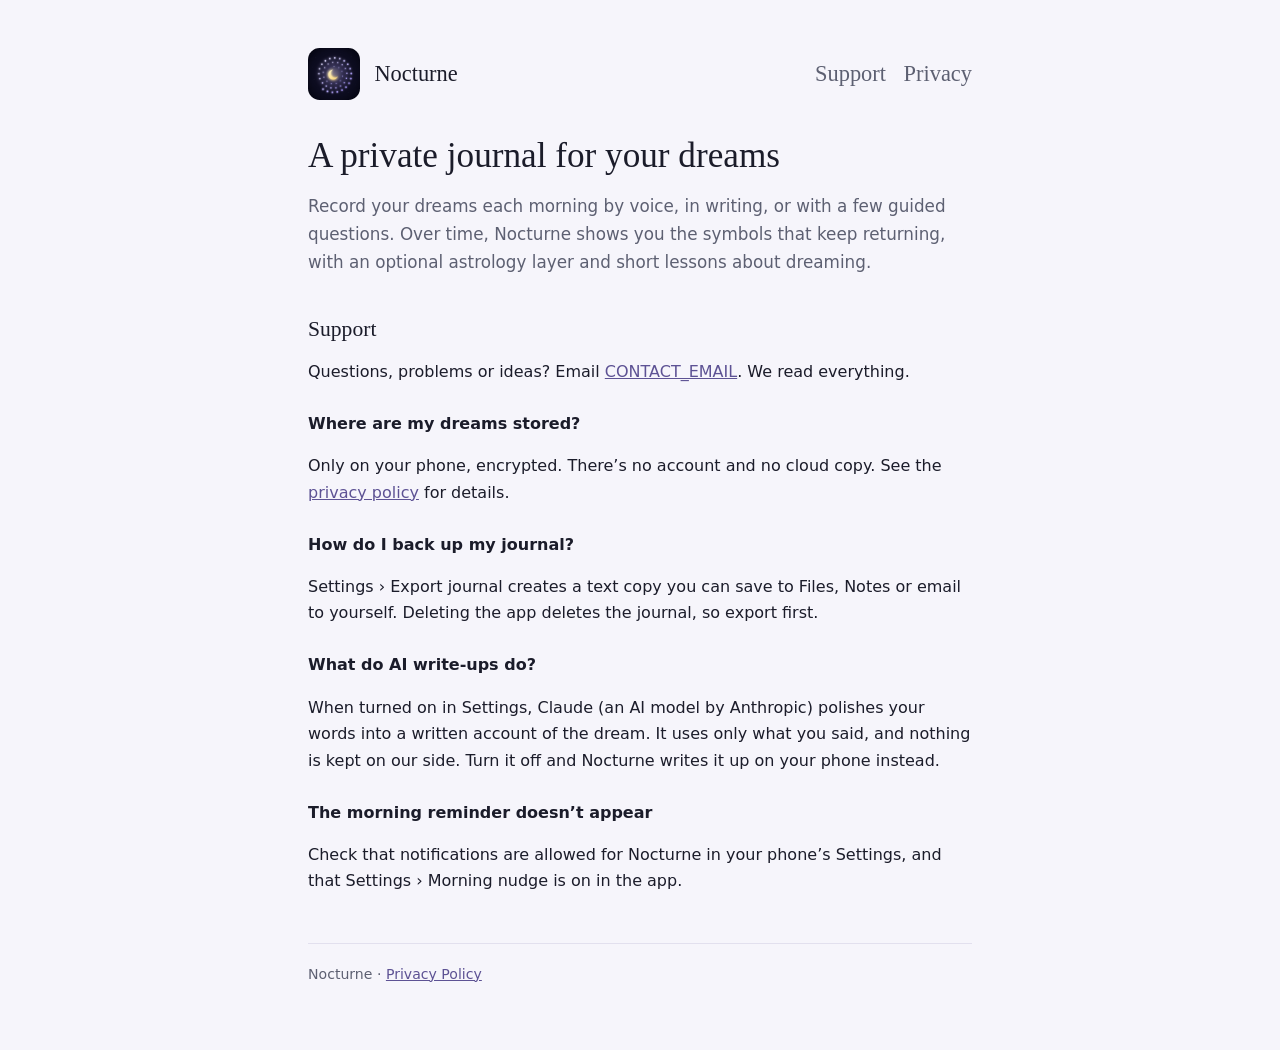
==== index.html @ dde74344 "Nocturne website: support page and privacy policy Co-Authored-By: Claude Opus 5.5 <noreply@anthropic" ====
<!doctype html>
<html lang="en">
<head>
<meta charset="utf-8">
<meta name="viewport" content="width=device-width, initial-scale=1, viewport-fit=cover">
<title>Nocturne · Dream Journal</title>
<meta name="description" content="Nocturne is a private dream journal. Help, contact and privacy.">
<link rel="icon" href="icon.png">
<link rel="stylesheet" href="style.css">
</head>
<body>
<div class="wrap">
  <header>
    <img src="icon.png" alt="">
    <a href="./">Nocturne</a>
    <nav><a href="./">Support</a><a href="privacy/">Privacy</a></nav>
  </header>

  <h1>A private journal for your dreams</h1>
  <p class="lede">Record your dreams each morning by voice, in writing, or with a few guided questions. Over time, Nocturne shows you the symbols that keep returning, with an optional astrology layer and short lessons about dreaming.</p>

  <h2>Support</h2>
  <p>Questions, problems or ideas? Email <a href="mailto:CONTACT_EMAIL">CONTACT_EMAIL</a>. We read everything.</p>

  <h3>Where are my dreams stored?</h3>
  <p>Only on your phone, encrypted. There’s no account and no cloud copy. See the <a href="privacy/">privacy policy</a> for details.</p>

  <h3>How do I back up my journal?</h3>
  <p>Settings › Export journal creates a text copy you can save to Files, Notes or email to yourself. Deleting the app deletes the journal, so export first.</p>

  <h3>What do AI write-ups do?</h3>
  <p>When turned on in Settings, Claude (an AI model by Anthropic) polishes your words into a written account of the dream. It uses only what you said, and nothing is kept on our side. Turn it off and Nocturne writes it up on your phone instead.</p>

  <h3>The morning reminder doesn’t appear</h3>
  <p>Check that notifications are allowed for Nocturne in your phone’s Settings, and that Settings › Morning nudge is on in the app.</p>

  <footer>Nocturne · <a href="privacy/">Privacy Policy</a></footer>
</div>
</body>
</html>
---- style.css ----
/* Nocturne site: the app's night palette, readable in light and dark. */
:root {
  --bg: #f6f5fb;
  --surface: #ffffff;
  --ink: #1b1c2a;
  --muted: #5d6072;
  --rule: #e2e0ee;
  --accent: #5d5294;
  --moon: #b8862b;
  --display: "Iowan Old Style", "Palatino Linotype", Georgia, serif;
  --body: -apple-system, "Segoe UI", system-ui, Roboto, sans-serif;
  color-scheme: light;
}
@media (prefers-color-scheme: dark) {
  :root {
    --bg: #161826;
    --surface: #1e2030;
    --ink: #e4e7f5;
    --muted: #9a9eb3;
    --rule: #2e3142;
    --accent: #b5abfc;
    --moon: #ffe49a;
    color-scheme: dark;
  }
}
* { box-sizing: border-box; }
body {
  margin: 0;
  background: var(--bg);
  color: var(--ink);
  font: 16px/1.65 var(--body);
}
.wrap {
  max-width: 44rem;
  margin: 0 auto;
  padding-block: 3rem 4rem;
  padding-left: max(1.25rem, env(safe-area-inset-left, 0px));
  padding-right: max(1.25rem, env(safe-area-inset-right, 0px));
}
header { display: flex; align-items: center; gap: 0.9rem; margin-bottom: 2.25rem; }
header img { width: 3.25rem; height: 3.25rem; border-radius: 22.37%; }
header a { color: inherit; text-decoration: none; font: 1.4rem/1 var(--display); }
nav { margin-left: auto; display: flex; gap: 1.1rem; font-size: 0.92rem; }
nav a { color: var(--muted); }
h1 { font: 400 2.2rem/1.15 var(--display); margin: 0 0 0.4rem; text-wrap: balance; }
h2 { font: 400 1.35rem/1.3 var(--display); margin: 2.4rem 0 0.6rem; }
h3 { font-size: 1rem; margin: 1.6rem 0 0.4rem; }
p, li { color: var(--ink); }
.lede { color: var(--muted); font-size: 1.05rem; }
.updated { color: var(--muted); font-size: 0.9rem; }
a { color: var(--accent); }
.summary {
  background: var(--surface);
  border: 1px solid var(--rule);
  border-radius: 14px;
  padding: 1.1rem 1.4rem;
  margin: 1.6rem 0;
}
.summary ul { margin: 0.4rem 0 0; padding-left: 1.2rem; }
table { width: 100%; border-collapse: collapse; font-size: 0.94rem; }
.table { overflow-x: auto; margin: 1rem 0; }
th, td { text-align: left; vertical-align: top; padding: 0.6rem 0.7rem; border-bottom: 1px solid var(--rule); }
th { font-weight: 600; }
footer { margin-top: 3rem; padding-top: 1.2rem; border-top: 1px solid var(--rule); color: var(--muted); font-size: 0.88rem; }
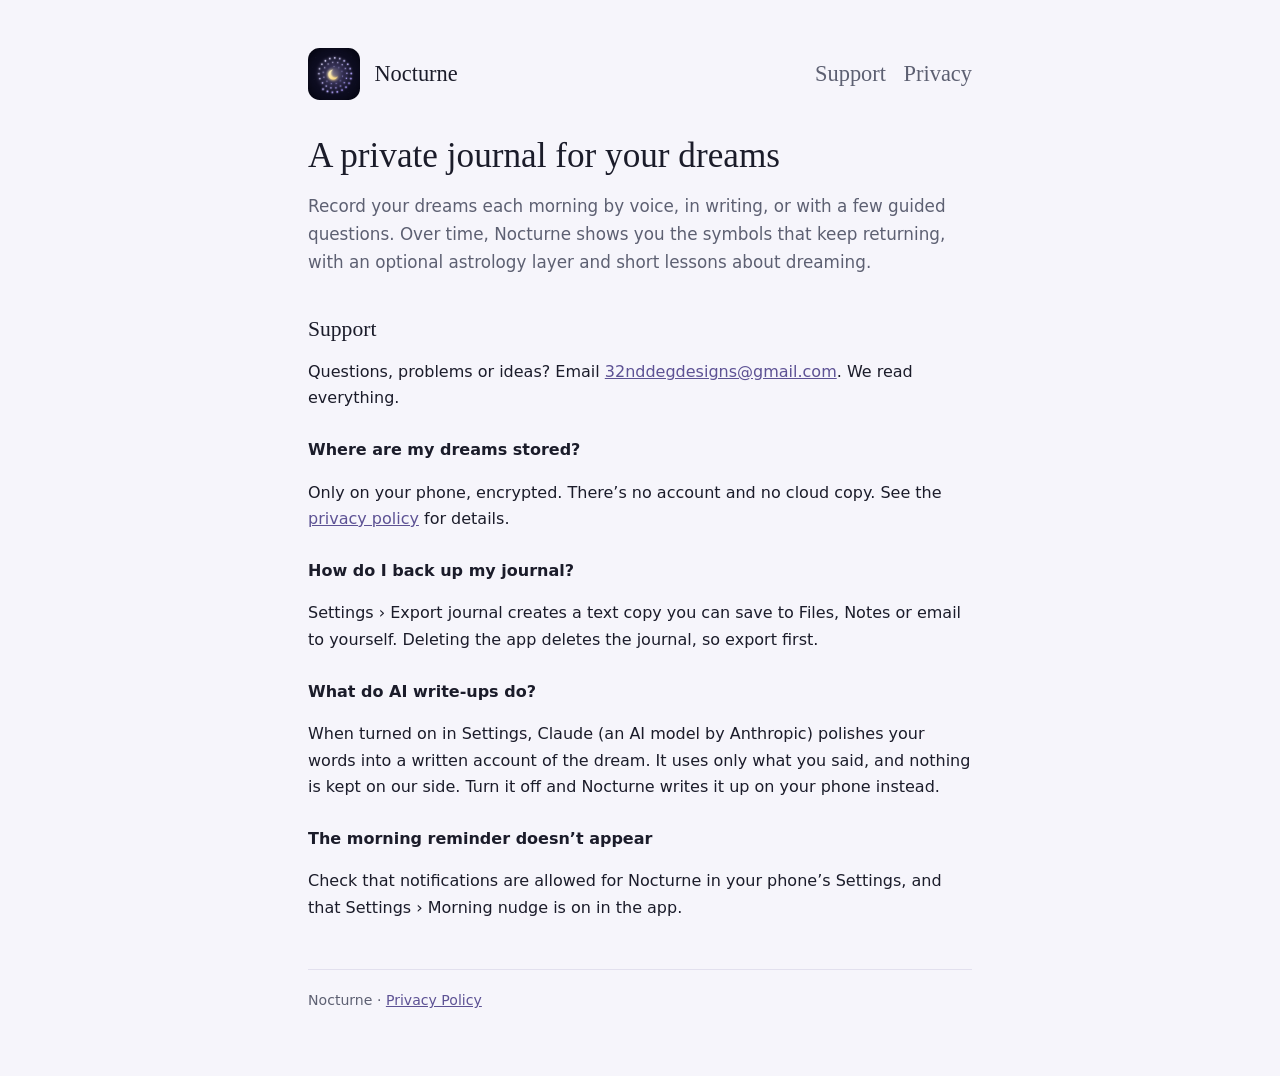
==== commit bd99df31: "Contact email: 32nddegdesigns@gmail.com Co-Authored-By: Claude Opus 5.5 <noreply@anthropic.com>" ====
--- a/index.html
+++ b/index.html
@@ -20,7 +20,7 @@
   <p class="lede">Record your dreams each morning by voice, in writing, or with a few guided questions. Over time, Nocturne shows you the symbols that keep returning, with an optional astrology layer and short lessons about dreaming.</p>
 
   <h2>Support</h2>
-  <p>Questions, problems or ideas? Email <a href="mailto:CONTACT_EMAIL">CONTACT_EMAIL</a>. We read everything.</p>
+  <p>Questions, problems or ideas? Email <a href="mailto:32nddegdesigns@gmail.com">32nddegdesigns@gmail.com</a>. We read everything.</p>
 
   <h3>Where are my dreams stored?</h3>
   <p>Only on your phone, encrypted. There’s no account and no cloud copy. See the <a href="privacy/">privacy policy</a> for details.</p>
